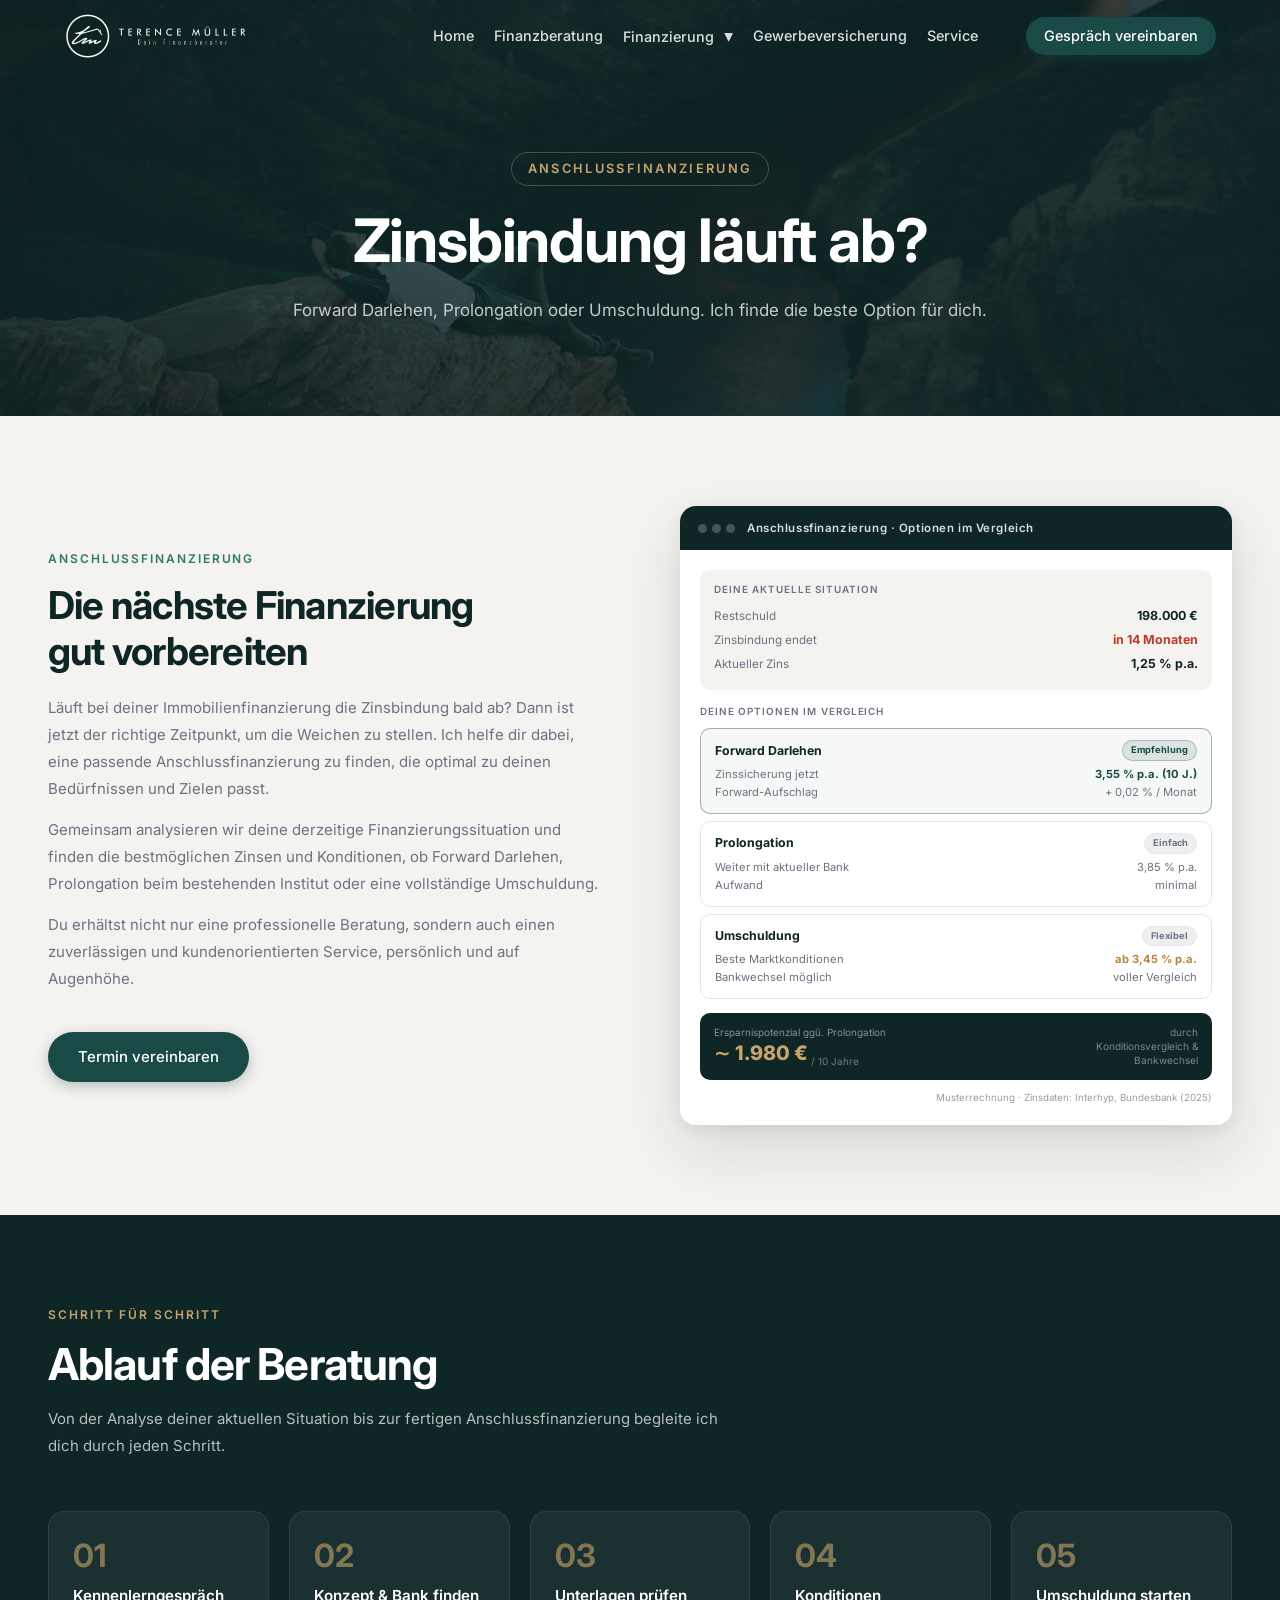
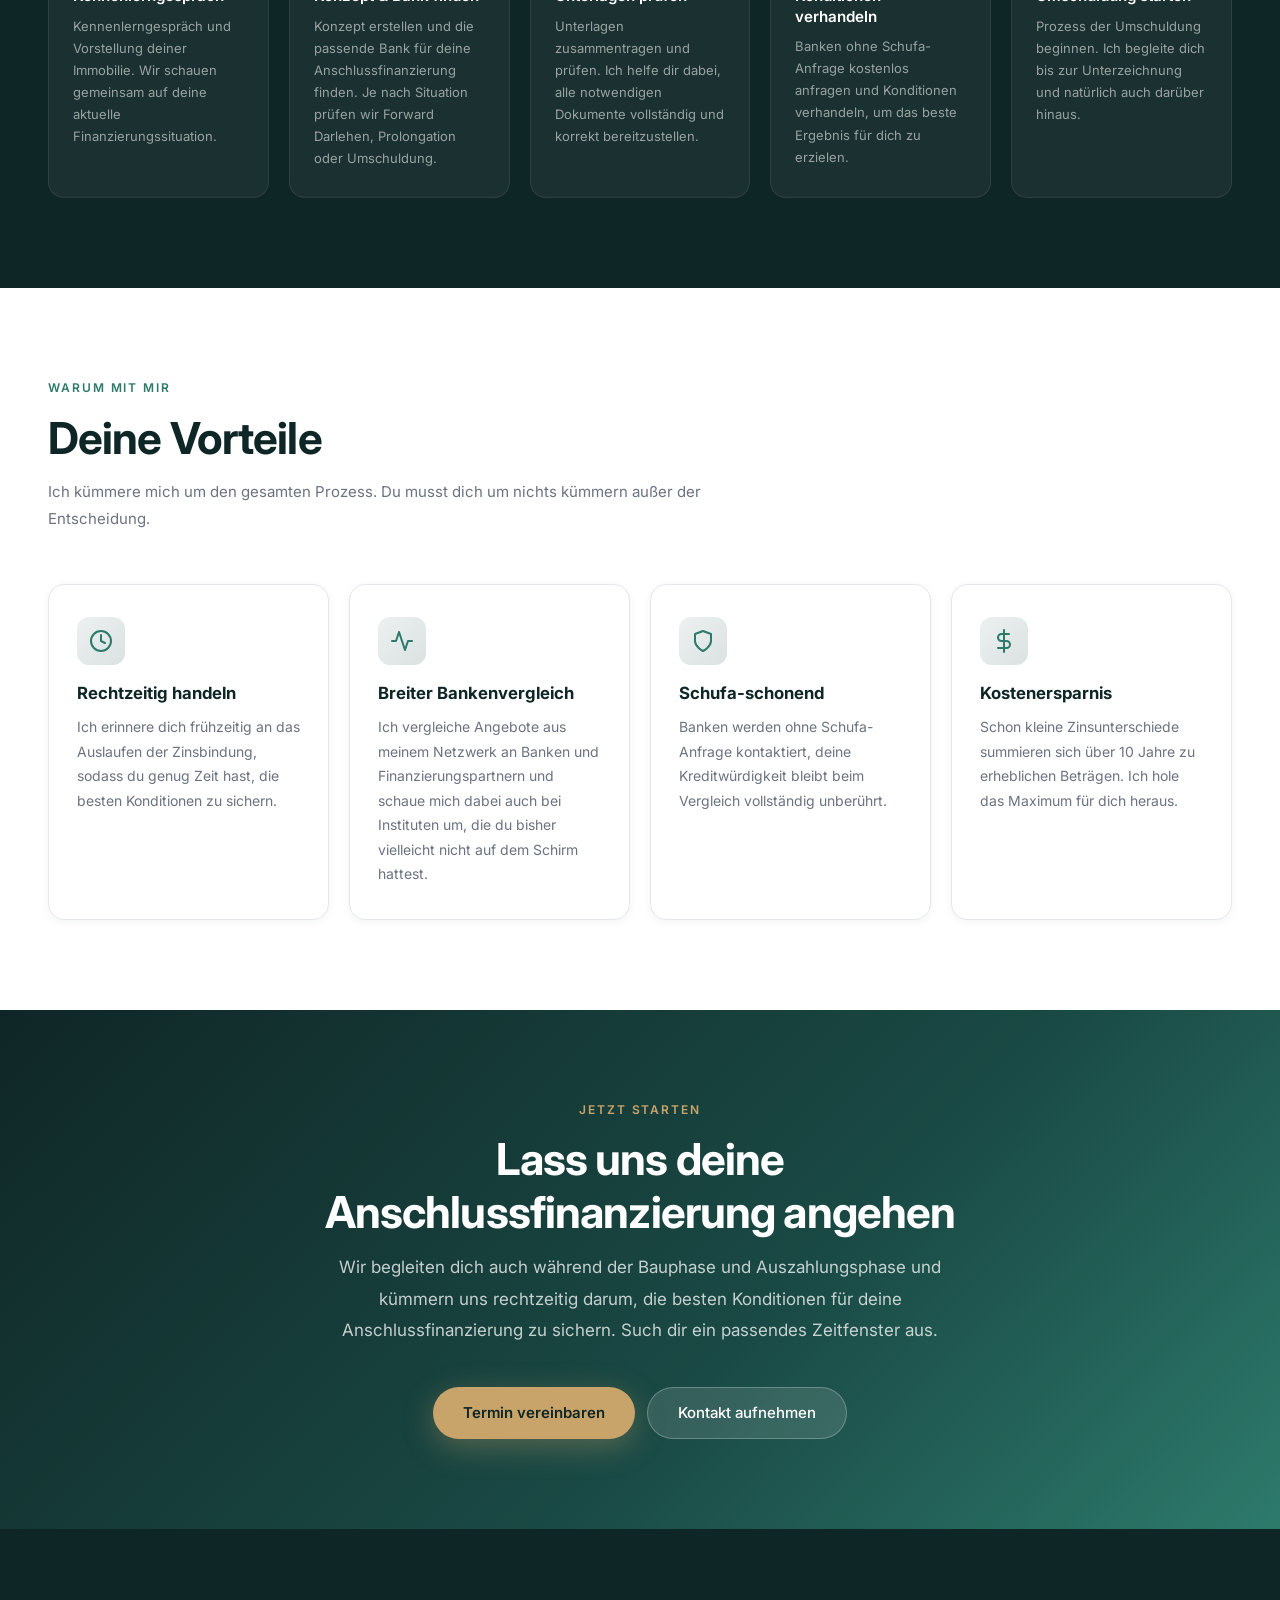
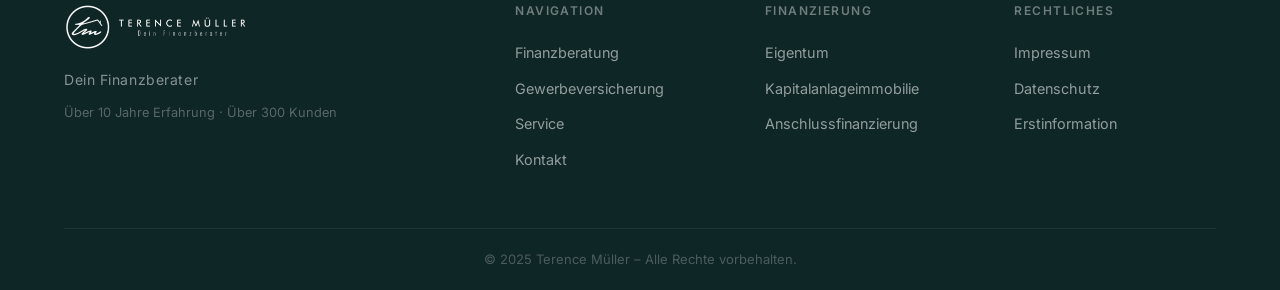
==== anschlussfinanzierung.html @ 49410d7e "Add files via upload" ====
<!DOCTYPE html>
<html lang="de">
<head>
  <meta charset="UTF-8" />
  <meta name="viewport" content="width=device-width, initial-scale=1.0" />
  <title>Anschlussfinanzierung – Finanzierung | Terence Müller</title>
  <meta name="description" content="Anschlussfinanzierung: Forward Darlehen, Prolongation oder Umschuldung – professionelle Beratung durch Terence Müller." />
  <link rel="preconnect" href="https://fonts.googleapis.com" />
  <link rel="preconnect" href="https://fonts.gstatic.com" crossorigin />
  <link href="https://fonts.googleapis.com/css2?family=Inter:wght@300;400;500;600;700&display=swap" rel="stylesheet" />
  <link rel="stylesheet" href="style.css" />
  <style>
    /* PAGE HERO */
    .page-hero {
      position: relative;
      background: var(--c-dark);
      padding: calc(var(--nav-h) + 80px) 24px 90px;
      overflow: hidden;
      text-align: center;
    }
    .page-hero::before {
      content: '';
      position: absolute; inset: 0;
      background: url('Bilder/Wallpaper.jpg') center/cover no-repeat;
      opacity: .18;
    }
    .page-hero__inner {
      position: relative; z-index: 2;
      max-width: 720px; margin: 0 auto;
    }
    .page-hero__eyebrow {
      display: inline-block;
      font-size: .8rem; font-weight: 600;
      letter-spacing: .18em; text-transform: uppercase;
      color: var(--c-gold); margin-bottom: 20px;
      padding: 6px 16px;
      border: 1px solid rgba(201,164,106,.35);
      border-radius: 50px;
    }
    .page-hero h1 {
      font-size: clamp(2.25rem, 5vw, 3.75rem);
      font-weight: 700; color: #fff;
      letter-spacing: -.02em; line-height: 1.15; margin-bottom: 20px;
    }
    .page-hero p { font-size: 1.0625rem; color: rgba(255,255,255,.75); line-height: 1.8; }

    /* === UNIFIED SECTION SYSTEM === */
    .gw-section { padding: 90px 0; }
    .gw-section--dark  { background: var(--c-dark); }
    .gw-section--light { background: var(--c-bg); }
    .gw-section--white { background: var(--c-bg-card); }

    .gw-inner { max-width: 1300px; margin: 0 auto; padding: 0 48px; }

    .gw-header { margin-bottom: 52px; max-width: 800px; }
    .gw-eyebrow {
      display: block; font-size: .75rem; font-weight: 600;
      letter-spacing: .16em; text-transform: uppercase; margin-bottom: 14px;
    }
    .gw-section--dark .gw-eyebrow  { color: var(--c-gold); }
    .gw-section--light .gw-eyebrow,
    .gw-section--white .gw-eyebrow { color: var(--c-teal-mid); }

    .gw-title {
      font-size: clamp(1.75rem, 3.5vw, 2.75rem);
      font-weight: 700; letter-spacing: -.02em; line-height: 1.2; margin-bottom: 14px;
    }
    .gw-section--dark .gw-title  { color: #fff; }
    .gw-section--light .gw-title,
    .gw-section--white .gw-title { color: var(--c-dark); }

    .gw-subtitle { font-size: .9375rem; line-height: 1.8; max-width: 680px; }
    .gw-section--dark .gw-subtitle  { color: rgba(255,255,255,.7); }
    .gw-section--light .gw-subtitle,
    .gw-section--white .gw-subtitle { color: var(--c-text-muted); }

    /* Grids */
    .gw-grid { display: grid; gap: 20px; }
    .gw-grid--4 { grid-template-columns: repeat(4, 1fr); }
    .gw-grid--3 { grid-template-columns: repeat(3, 1fr); }
    .gw-grid--2 { grid-template-columns: repeat(2, 1fr); }

    /* Base card */
    .gw-card {
      border-radius: var(--radius-md);
      padding: 32px 28px;
      position: relative; overflow: hidden;
      transition: transform var(--transition), border-color var(--transition), box-shadow var(--transition);
    }
    .gw-card::before {
      content: '';
      position: absolute; bottom: 0; left: 0; right: 0; height: 3px;
      transform: scaleX(0); transform-origin: left;
      transition: transform var(--transition);
    }
    .gw-card:hover { transform: translateY(-4px); }
    .gw-card:hover::before { transform: scaleX(1); }
    .gw-card__icon {
      width: 48px; height: 48px; border-radius: 12px;
      display: flex; align-items: center; justify-content: center;
      margin-bottom: 18px;
    }
    .gw-card__icon svg { width: 24px; height: 24px; }
    .gw-card h3 { font-size: 1.05rem; font-weight: 700; margin-bottom: 10px; line-height: 1.3; }
    .gw-card p  { font-size: .875rem; line-height: 1.75; }

    /* Dark section cards */
    .gw-section--dark .gw-card {
      background: rgba(255,255,255,.05);
      border: 1px solid rgba(255,255,255,.08);
    }
    .gw-section--dark .gw-card:hover { border-color: rgba(201,164,106,.3); }
    .gw-section--dark .gw-card::before { background: linear-gradient(90deg, var(--c-teal-mid), var(--c-gold)); }
    .gw-section--dark .gw-card__icon  { background: rgba(201,164,106,.12); }
    .gw-section--dark .gw-card__icon svg { color: var(--c-gold); }
    .gw-section--dark .gw-card h3 { color: #fff; }
    .gw-section--dark .gw-card p  { color: rgba(255,255,255,.6); }

    /* Light / white section cards */
    .gw-section--light .gw-card,
    .gw-section--white .gw-card {
      background: var(--c-bg-card);
      border: 1px solid var(--c-border);
      box-shadow: 0 2px 8px rgba(15,38,38,.05);
    }
    .gw-section--light .gw-card:hover,
    .gw-section--white .gw-card:hover { box-shadow: var(--shadow-lg); }
    .gw-section--light .gw-card::before,
    .gw-section--white .gw-card::before { background: linear-gradient(90deg, var(--c-teal), var(--c-gold)); }
    .gw-section--light .gw-card__icon,
    .gw-section--white .gw-card__icon { background: linear-gradient(135deg, rgba(26,74,69,.08), rgba(26,74,69,.16)); }
    .gw-section--light .gw-card__icon svg,
    .gw-section--white .gw-card__icon svg { color: var(--c-teal-mid); }
    .gw-section--light .gw-card h3,
    .gw-section--white .gw-card h3 { color: var(--c-dark); }
    .gw-section--light .gw-card p,
    .gw-section--white .gw-card p  { color: var(--c-text-muted); }

    /* Actions */
    .gw-actions { display: flex; gap: 12px; margin-top: 40px; flex-wrap: wrap; }

    /* Split layout */
    .split-row {
      display: grid;
      grid-template-columns: 1fr 1fr;
      gap: 80px;
      align-items: center;
    }
    .split-row--reversed { direction: rtl; }
    .split-row--reversed > * { direction: ltr; }

    .split-text .split-eyebrow {
      font-size: .75rem; font-weight: 600;
      letter-spacing: .16em; text-transform: uppercase;
      margin-bottom: 14px; display: block;
    }
    .gw-section--light .split-eyebrow,
    .gw-section--white .split-eyebrow { color: var(--c-teal-mid); }
    .gw-section--dark .split-eyebrow  { color: var(--c-gold); }

    .split-text h2 {
      font-size: clamp(1.75rem, 3vw, 2.5rem);
      font-weight: 700; letter-spacing: -.02em;
      line-height: 1.2; margin-bottom: 20px;
    }
    .gw-section--light .split-text h2,
    .gw-section--white .split-text h2 { color: var(--c-dark); }
    .gw-section--dark .split-text h2  { color: #fff; }

    .split-text p { font-size: .9375rem; line-height: 1.8; margin-bottom: 14px; }
    .gw-section--light .split-text p,
    .gw-section--white .split-text p { color: var(--c-text-muted); }
    .gw-section--dark .split-text p  { color: rgba(255,255,255,.7); }

    /* Mockup shared */
    .split-visual.mockup {
      background: none !important;
      border: none !important;
      padding: 0;
      align-items: stretch;
      display: flex;
    }
    .mock-card {
      width: 100%;
      border-radius: 16px;
      overflow: hidden;
      box-shadow: 0 24px 64px rgba(15,38,38,.13), 0 4px 16px rgba(15,38,38,.07);
      font-size: .8125rem;
    }
    .mock-header {
      display: flex; align-items: center; gap: 8px;
      padding: 13px 18px;
    }
    .mock-header__dots { display: flex; gap: 5px; }
    .mock-header__dots span {
      width: 9px; height: 9px; border-radius: 50%;
      background: rgba(255,255,255,.22);
    }
    .mock-header__title {
      font-size: .72rem; font-weight: 600;
      color: rgba(255,255,255,.85); letter-spacing: .05em;
      margin-left: 4px;
    }
    .mock-body { padding: 20px; background: #fff; }

    /* ── Mockup: Anschlussfinanzierung-Vergleich ── */
    .mock--anschluss .mock-header { background: var(--c-dark); }

    .ans-status-wrap {
      background: var(--c-bg);
      border-radius: 10px; padding: 12px 14px; margin-bottom: 14px;
    }
    .ans-status-label {
      font-size: .62rem; font-weight: 600; text-transform: uppercase;
      letter-spacing: .09em; color: var(--c-text-muted); margin-bottom: 8px;
    }
    .ans-status-row {
      display: flex; justify-content: space-between; align-items: center;
      margin-bottom: 4px;
    }
    .ans-status-row__key { font-size: .73rem; color: var(--c-text-muted); }
    .ans-status-row__val { font-size: .78rem; font-weight: 700; color: var(--c-dark); }
    .ans-status-row__val--alert { color: #c0392b; }

    .ans-options-label {
      font-size: .62rem; font-weight: 600; text-transform: uppercase;
      letter-spacing: .09em; color: var(--c-text-muted); margin: 14px 0 8px;
    }
    .ans-options { display: flex; flex-direction: column; gap: 7px; }
    .ans-option {
      border-radius: 10px; padding: 11px 14px;
      border: 1px solid var(--c-border);
      position: relative;
    }
    .ans-option--active {
      border-color: rgba(26,74,69,.4);
      background: rgba(26,74,69,.04);
    }
    .ans-option__top {
      display: flex; justify-content: space-between; align-items: center;
      margin-bottom: 5px;
    }
    .ans-option__name { font-size: .77rem; font-weight: 700; color: var(--c-dark); }
    .ans-option__badge {
      font-size: .58rem; font-weight: 700; padding: 2px 8px;
      border-radius: 99px;
    }
    .ans-option__badge--best {
      background: rgba(26,74,69,.12); color: var(--c-teal);
      border: 1px solid rgba(26,74,69,.25);
    }
    .ans-option__badge--neutral {
      background: rgba(15,38,38,.07); color: var(--c-text-muted);
      border: 1px solid var(--c-border);
    }
    .ans-option__row {
      display: flex; justify-content: space-between;
      font-size: .7rem; color: var(--c-text-muted);
    }
    .ans-option__row strong { color: var(--c-dark); font-weight: 600; }
    .ans-option__row .gold { color: #b8873a; font-weight: 700; }
    .ans-option__row .teal { color: var(--c-teal); font-weight: 700; }

    .ans-savings-box {
      display: flex; align-items: center; justify-content: space-between;
      background: var(--c-dark); border-radius: 10px; padding: 12px 14px; margin-top: 14px;
    }
    .ans-savings-box__left {}
    .ans-savings-lbl { font-size: .62rem; color: rgba(255,255,255,.5); margin-bottom: 2px; }
    .ans-savings-val { font-size: 1.25rem; font-weight: 800; color: var(--c-gold); line-height: 1; }
    .ans-savings-val sub { font-size: .62rem; font-weight: 400; color: rgba(255,255,255,.4); }
    .ans-savings-note { font-size: .63rem; color: rgba(255,255,255,.45); max-width: 110px; text-align: right; line-height: 1.4; }
    .ans-source {
      font-size: .61rem; color: var(--c-text-muted);
      margin-top: 10px; text-align: right; opacity: .7;
    }

    /* Numbered steps */
    .steps-grid {
      display: grid;
      grid-template-columns: repeat(5, 1fr);
      gap: 20px;
    }
    .step-card {
      border-radius: var(--radius-md);
      padding: 28px 24px;
      background: rgba(255,255,255,.05);
      border: 1px solid rgba(255,255,255,.08);
      position: relative;
      transition: transform var(--transition), border-color var(--transition);
    }
    .step-card:hover { transform: translateY(-4px); border-color: rgba(201,164,106,.3); }
    .step-num {
      font-size: 2rem; font-weight: 700;
      color: var(--c-gold); opacity: .6;
      line-height: 1; margin-bottom: 14px;
    }
    .step-card h3 { font-size: .95rem; font-weight: 600; color: #fff; margin-bottom: 8px; line-height: 1.35; }
    .step-card p  { font-size: .8125rem; color: rgba(255,255,255,.55); line-height: 1.7; }

    /* Gradient CTA */
    .gw-section--gradient { position: relative; }
    .gw-section--gradient::before {
      content: '';
      position: absolute; inset: 0;
      background: linear-gradient(135deg, var(--c-dark) 0%, var(--c-teal) 60%, var(--c-teal-mid) 100%);
      z-index: 0;
    }
    .gw-section--gradient .cta-inner { position: relative; z-index: 1; }
    .gw-section--gradient .gw-eyebrow { color: var(--c-gold); }
    .gw-section--gradient .gw-title   { color: #fff; }
    .gw-section--gradient .cta-inner p { color: rgba(255,255,255,.75); }
    .cta-inner { max-width: 640px; text-align: center; margin: 0 auto; }
    .cta-inner p { font-size: 1.0625rem; line-height: 1.85; margin-bottom: 36px; }

    /* Responsive */
    @media (max-width: 1023px) {
      .gw-grid--4 { grid-template-columns: repeat(2, 1fr); }
      .steps-grid { grid-template-columns: repeat(3, 1fr); }
    }

    /* ── Mobile (≤ 767px) ── */
    @media (max-width: 767px) {
      .page-hero { padding: calc(var(--nav-h) + 40px) 20px 56px; }
      .gw-section { padding: 60px 0; }
      .gw-inner { padding: 0 20px; }
      .gw-header { margin-bottom: 32px; }
      .split-row { grid-template-columns: 1fr; gap: 36px; padding: 0 20px; }
      .split-row--reversed { direction: ltr; }
      .steps-grid { grid-template-columns: 1fr 1fr; }
      .gw-actions { flex-direction: column; align-items: stretch; }
      .gw-actions .btn { justify-content: center; }
      .cta-inner { padding: 0 16px; }
    }

    @media (max-width: 480px) {
      .steps-grid { grid-template-columns: 1fr 1fr; }
      .gw-grid--4,
      .gw-grid--3,
      .gw-grid--2 { grid-template-columns: 1fr; }
    }
  </style>
</head>
<body>

  <!-- NAVIGATION -->
  <nav class="nav" id="navbar">
    <div class="nav__inner">
      <a href="index.html" class="nav__logo">
        <img src="Bilder/Logo.png" alt="Terence Müller Logo" class="nav__logo-img" />
      </a>
      <ul class="nav__links">
        <li><a href="index.html">Home</a></li>
        <li><a href="finanzberatung.html">Finanzberatung</a></li>
        <li class="nav__has-dropdown">
          <a href="eigentum.html">Finanzierung <span class="nav__chevron">▾</span></a>
          <ul class="nav__dropdown">
            <li><a href="eigentum.html">Eigentum</a></li>
            <li><a href="kapitalanlage.html">Kapitalanlageimmobilie</a></li>
            <li><a href="anschlussfinanzierung.html">Anschlussfinanzierung</a></li>
          </ul>
        </li>
        <li><a href="gewerbeversicherung.html">Gewerbeversicherung</a></li>
        <li><a href="service.html">Service</a></li>
      </ul>
      <a href="index.html#kontakt" class="btn btn--primary nav__cta">Gespräch vereinbaren</a>
      <button class="nav__burger" id="burger" aria-label="Menü öffnen">
        <span></span><span></span><span></span>
      </button>
    </div>
    <div class="nav__mobile" id="mobileMenu">
      <ul>
        <li><a href="index.html" class="mobile-link">Home</a></li>
        <li><a href="finanzberatung.html" class="mobile-link">Finanzberatung</a></li>
        <li><a href="eigentum.html" class="mobile-link mobile-link--sub">Eigentum</a></li>
        <li><a href="kapitalanlage.html" class="mobile-link mobile-link--sub">Kapitalanlageimmobilie</a></li>
        <li><a href="anschlussfinanzierung.html" class="mobile-link mobile-link--sub">Anschlussfinanzierung</a></li>
        <li><a href="gewerbeversicherung.html" class="mobile-link">Gewerbeversicherung</a></li>
        <li><a href="service.html" class="mobile-link">Service</a></li>
        <li><a href="index.html#kontakt" class="btn btn--primary mobile-link">Gespräch vereinbaren</a></li>
      </ul>
    </div>
  </nav>

  <!-- PAGE HERO -->
  <section class="page-hero">
    <div class="page-hero__inner">
      <span class="page-hero__eyebrow">Anschlussfinanzierung</span>
      <h1>Zinsbindung läuft ab?</h1>
      <p>Forward Darlehen, Prolongation oder Umschuldung. Ich finde die beste Option für dich.</p>
    </div>
  </section>

  <!-- INTRO + MOCKUP SPLIT -->
  <section class="gw-section gw-section--light">
    <div class="gw-inner">
      <div class="split-row">
        <div class="split-text">
          <span class="split-eyebrow">Anschlussfinanzierung</span>
          <h2>Die nächste Finanzierung<br>gut vorbereiten</h2>
          <p>Läuft bei deiner Immobilienfinanzierung die Zinsbindung bald ab? Dann ist jetzt der richtige Zeitpunkt, um die Weichen zu stellen. Ich helfe dir dabei, eine passende Anschlussfinanzierung zu finden, die optimal zu deinen Bedürfnissen und Zielen passt.</p>
          <p>Gemeinsam analysieren wir deine derzeitige Finanzierungssituation und finden die bestmöglichen Zinsen und Konditionen, ob Forward Darlehen, Prolongation beim bestehenden Institut oder eine vollständige Umschuldung.</p>
          <p>Du erhältst nicht nur eine professionelle Beratung, sondern auch einen zuverlässigen und kundenorientierten Service, persönlich und auf Augenhöhe.</p>
          <div class="gw-actions">
            <a href="http://anschlussfinanzierung.terence-mueller.de" target="_blank" class="btn btn--primary">Termin vereinbaren</a>
          </div>
        </div>
        <div class="split-visual mockup">
          <div class="mock-card mock--anschluss">
            <div class="mock-header">
              <div class="mock-header__dots"><span></span><span></span><span></span></div>
              <span class="mock-header__title">Anschlussfinanzierung · Optionen im Vergleich</span>
            </div>
            <div class="mock-body">
              <div class="ans-status-wrap">
                <p class="ans-status-label">Deine aktuelle Situation</p>
                <div class="ans-status-row">
                  <span class="ans-status-row__key">Restschuld</span>
                  <span class="ans-status-row__val">198.000 €</span>
                </div>
                <div class="ans-status-row">
                  <span class="ans-status-row__key">Zinsbindung endet</span>
                  <span class="ans-status-row__val ans-status-row__val--alert">in 14 Monaten</span>
                </div>
                <div class="ans-status-row">
                  <span class="ans-status-row__key">Aktueller Zins</span>
                  <span class="ans-status-row__val">1,25 % p.a.</span>
                </div>
              </div>

              <p class="ans-options-label">Deine Optionen im Vergleich</p>
              <div class="ans-options">

                <div class="ans-option ans-option--active">
                  <div class="ans-option__top">
                    <span class="ans-option__name">Forward Darlehen</span>
                    <span class="ans-option__badge ans-option__badge--best">Empfehlung</span>
                  </div>
                  <div class="ans-option__row">
                    <span>Zinssicherung jetzt</span>
                    <span class="teal">3,55 % p.a. (10 J.)</span>
                  </div>
                  <div class="ans-option__row">
                    <span>Forward-Aufschlag</span>
                    <span>+ 0,02 % / Monat</span>
                  </div>
                </div>

                <div class="ans-option">
                  <div class="ans-option__top">
                    <span class="ans-option__name">Prolongation</span>
                    <span class="ans-option__badge ans-option__badge--neutral">Einfach</span>
                  </div>
                  <div class="ans-option__row">
                    <span>Weiter mit aktueller Bank</span>
                    <span>3,85 % p.a.</span>
                  </div>
                  <div class="ans-option__row">
                    <span>Aufwand</span>
                    <span>minimal</span>
                  </div>
                </div>

                <div class="ans-option">
                  <div class="ans-option__top">
                    <span class="ans-option__name">Umschuldung</span>
                    <span class="ans-option__badge ans-option__badge--neutral">Flexibel</span>
                  </div>
                  <div class="ans-option__row">
                    <span>Beste Marktkonditionen</span>
                    <span class="gold">ab 3,45 % p.a.</span>
                  </div>
                  <div class="ans-option__row">
                    <span>Bankwechsel möglich</span>
                    <span>voller Vergleich</span>
                  </div>
                </div>

              </div>

              <div class="ans-savings-box">
                <div class="ans-savings-box__left">
                  <div class="ans-savings-lbl">Ersparnispotenzial ggü. Prolongation</div>
                  <div class="ans-savings-val">∼ 1.980 €<sub> / 10 Jahre</sub></div>
                </div>
                <div class="ans-savings-note">durch Konditionsvergleich &amp; Bankwechsel</div>
              </div>
              <p class="ans-source">Musterrechnung · Zinsdaten: Interhyp, Bundesbank (2025)</p>
            </div>
          </div>
        </div>
      </div>
    </div>
  </section>

  <!-- ABLAUF DER BERATUNG -->
  <section class="gw-section gw-section--dark">
    <div class="gw-inner">
      <div class="gw-header">
        <span class="gw-eyebrow">Schritt für Schritt</span>
        <h2 class="gw-title">Ablauf der Beratung</h2>
        <p class="gw-subtitle">Von der Analyse deiner aktuellen Situation bis zur fertigen Anschlussfinanzierung begleite ich dich durch jeden Schritt.</p>
      </div>
      <div class="steps-grid">
        <div class="step-card">
          <div class="step-num">01</div>
          <h3>Kennenlerngespräch</h3>
          <p>Kennenlerngespräch und Vorstellung deiner Immobilie. Wir schauen gemeinsam auf deine aktuelle Finanzierungssituation.</p>
        </div>
        <div class="step-card">
          <div class="step-num">02</div>
          <h3>Konzept &amp; Bank finden</h3>
          <p>Konzept erstellen und die passende Bank für deine Anschlussfinanzierung finden. Je nach Situation prüfen wir Forward Darlehen, Prolongation oder Umschuldung.</p>
        </div>
        <div class="step-card">
          <div class="step-num">03</div>
          <h3>Unterlagen prüfen</h3>
          <p>Unterlagen zusammentragen und prüfen. Ich helfe dir dabei, alle notwendigen Dokumente vollständig und korrekt bereitzustellen.</p>
        </div>
        <div class="step-card">
          <div class="step-num">04</div>
          <h3>Konditionen verhandeln</h3>
          <p>Banken ohne Schufa-Anfrage kostenlos anfragen und Konditionen verhandeln, um das beste Ergebnis für dich zu erzielen.</p>
        </div>
        <div class="step-card">
          <div class="step-num">05</div>
          <h3>Umschuldung starten</h3>
          <p>Prozess der Umschuldung beginnen. Ich begleite dich bis zur Unterzeichnung und natürlich auch darüber hinaus.</p>
        </div>
      </div>
    </div>
  </section>

  <!-- DEINE VORTEILE -->
  <section class="gw-section gw-section--white">
    <div class="gw-inner">
      <div class="gw-header">
        <span class="gw-eyebrow">Warum mit mir</span>
        <h2 class="gw-title">Deine Vorteile</h2>
        <p class="gw-subtitle">Ich kümmere mich um den gesamten Prozess. Du musst dich um nichts kümmern außer der Entscheidung.</p>
      </div>
      <div class="gw-grid gw-grid--4">

        <div class="gw-card">
          <div class="gw-card__icon">
            <svg viewBox="0 0 24 24" fill="none" stroke="currentColor" stroke-width="2" stroke-linecap="round" stroke-linejoin="round">
              <circle cx="12" cy="12" r="10"/><path d="M12 6v6l4 2"/>
            </svg>
          </div>
          <h3>Rechtzeitig handeln</h3>
          <p>Ich erinnere dich frühzeitig an das Auslaufen der Zinsbindung, sodass du genug Zeit hast, die besten Konditionen zu sichern.</p>
        </div>

        <div class="gw-card">
          <div class="gw-card__icon">
            <svg viewBox="0 0 24 24" fill="none" stroke="currentColor" stroke-width="2" stroke-linecap="round" stroke-linejoin="round">
              <polyline points="22 12 18 12 15 21 9 3 6 12 2 12"/>
            </svg>
          </div>
          <h3>Breiter Bankenvergleich</h3>
          <p>Ich vergleiche Angebote aus meinem Netzwerk an Banken und Finanzierungspartnern und schaue mich dabei auch bei Instituten um, die du bisher vielleicht nicht auf dem Schirm hattest.</p>
        </div>

        <div class="gw-card">
          <div class="gw-card__icon">
            <svg viewBox="0 0 24 24" fill="none" stroke="currentColor" stroke-width="2" stroke-linecap="round" stroke-linejoin="round">
              <path d="M12 22s8-4 8-10V5l-8-3-8 3v7c0 6 8 10 8 10z"/>
            </svg>
          </div>
          <h3>Schufa-schonend</h3>
          <p>Banken werden ohne Schufa-Anfrage kontaktiert, deine Kreditwürdigkeit bleibt beim Vergleich vollständig unberührt.</p>
        </div>

        <div class="gw-card">
          <div class="gw-card__icon">
            <svg viewBox="0 0 24 24" fill="none" stroke="currentColor" stroke-width="2" stroke-linecap="round" stroke-linejoin="round">
              <line x1="12" y1="1" x2="12" y2="23"/>
              <path d="M17 5H9.5a3.5 3.5 0 0 0 0 7h5a3.5 3.5 0 0 1 0 7H6"/>
            </svg>
          </div>
          <h3>Kostenersparnis</h3>
          <p>Schon kleine Zinsunterschiede summieren sich über 10 Jahre zu erheblichen Beträgen. Ich hole das Maximum für dich heraus.</p>
        </div>

      </div>
    </div>
  </section>

  <!-- CTA -->
  <section class="gw-section gw-section--gradient" style="padding: 90px 0;">
    <div class="gw-inner">
      <div class="cta-inner">
        <span class="gw-eyebrow">Jetzt starten</span>
        <h2 class="gw-title">Lass uns deine Anschlussfinanzierung angehen</h2>
        <p>Wir begleiten dich auch während der Bauphase und Auszahlungsphase und kümmern uns rechtzeitig darum, die besten Konditionen für deine Anschlussfinanzierung zu sichern. Such dir ein passendes Zeitfenster aus.</p>
        <div class="gw-actions" style="justify-content:center;">
          <a href="http://anschlussfinanzierung.terence-mueller.de" target="_blank" class="btn btn--gold">Termin vereinbaren</a>
          <a href="index.html#kontakt" class="btn" style="background:rgba(255,255,255,.12);color:#fff;border:1px solid rgba(255,255,255,.25);">Kontakt aufnehmen</a>
        </div>
      </div>
    </div>
  </section>

  <!-- FOOTER -->
  <footer class="footer">
    <div class="container">
      <div class="footer__grid">
        <div class="footer__brand">
          <div class="footer__logo">
            <img src="Bilder/Logo.png" alt="Terence Müller Logo" class="nav__logo-img" />
          </div>
          <p class="footer__tagline">Dein Finanzberater</p>
          <p class="footer__copy">Über 10 Jahre Erfahrung · Über 300 Kunden</p>
        </div>
        <div class="footer__links">
          <h4>Navigation</h4>
          <ul>
            <li><a href="finanzberatung.html">Finanzberatung</a></li>
            <li><a href="gewerbeversicherung.html">Gewerbeversicherung</a></li>
            <li><a href="service.html">Service</a></li>
            <li><a href="index.html#kontakt">Kontakt</a></li>
          </ul>
        </div>
        <div class="footer__links">
          <h4>Finanzierung</h4>
          <ul>
            <li><a href="eigentum.html">Eigentum</a></li>
            <li><a href="kapitalanlage.html">Kapitalanlageimmobilie</a></li>
            <li><a href="anschlussfinanzierung.html">Anschlussfinanzierung</a></li>
          </ul>
        </div>
        <div class="footer__links">
          <h4>Rechtliches</h4>
          <ul>
            <li><a href="impressum.html">Impressum</a></li>
            <li><a href="#">Datenschutz</a></li>
            <li><a href="#">Erstinformation</a></li>
          </ul>
        </div>
      </div>
      <div class="footer__bottom">
        <p>© 2025 Terence Müller – Alle Rechte vorbehalten.</p>
      </div>
    </div>
  </footer>

  <script src="script.js"></script>
</body>
</html>
---- style.css ----
/* ═══════════════════════════════════════════════
   TERENCE MÜLLER – MODERN REDESIGN
   Design System & Full Stylesheet
═══════════════════════════════════════════════ */

/* ── Variables ── */
:root {
  --c-dark:      #0f2626;
  --c-teal:      #1a4a45;
  --c-teal-mid:  #2d7a6b;
  --c-teal-light:#3d9b88;
  --c-gold:      #c9a46a;
  --c-gold-light:#deb97e;
  --c-bg:        #f5f3ef;
  --c-bg-card:   #ffffff;
  --c-text:      #2c2c2c;
  --c-text-muted:#6b7280;
  --c-border:    #e5e7eb;

  --font-serif:  'Inter', system-ui, sans-serif;
  --font-sans:   'Inter', system-ui, sans-serif;

  --radius-sm:   8px;
  --radius-md:   16px;
  --radius-lg:   24px;

  --shadow-sm:   0 1px 3px rgba(0,0,0,.08), 0 1px 2px rgba(0,0,0,.04);
  --shadow-md:   0 4px 16px rgba(0,0,0,.10), 0 2px 6px rgba(0,0,0,.06);
  --shadow-lg:   0 20px 50px rgba(0,0,0,.14), 0 8px 20px rgba(0,0,0,.08);
  --shadow-gold: 0 8px 30px rgba(201,164,106,.35);

  --nav-h:       72px;
  --transition:  .3s cubic-bezier(.4,0,.2,1);
}

/* ── Reset & Base ── */
*, *::before, *::after { box-sizing: border-box; margin: 0; padding: 0; }

html { scroll-behavior: smooth; font-size: 16px; }

body {
  font-family: var(--font-sans);
  color: var(--c-text);
  background: var(--c-bg);
  line-height: 1.6;
  -webkit-font-smoothing: antialiased;
}

img { max-width: 100%; display: block; }
a { text-decoration: none; color: inherit; }
ul { list-style: none; }
button { cursor: pointer; border: none; background: none; font-family: inherit; }

.container {
  max-width: 1200px;
  margin: 0 auto;
  padding: 0 24px;
}

/* ── Typography ── */
.section-eyebrow {
  font-size: .75rem;
  font-weight: 600;
  letter-spacing: .15em;
  text-transform: uppercase;
  color: var(--c-teal-light);
  margin-bottom: 12px;
  display: block;
}
.section-eyebrow--light { color: rgba(255,255,255,.65); }

.section-title {
  font-family: var(--font-serif);
  font-size: clamp(2rem, 4vw, 3.25rem);
  font-weight: 700;
  line-height: 1.1;
  color: var(--c-dark);
  margin-bottom: 16px;
  letter-spacing: -.02em;
}

.section-sub {
  font-size: 1.0625rem;
  color: var(--c-text-muted);
  max-width: 560px;
  line-height: 1.7;
}

.section-header {
  text-align: center;
  margin-bottom: 56px;
}
.section-header .section-sub { margin: 0 auto; }

/* ── Buttons ── */
.btn {
  display: inline-flex;
  align-items: center;
  justify-content: center;
  gap: 8px;
  font-family: var(--font-sans);
  font-size: .9375rem;
  font-weight: 500;
  border-radius: 50px;
  padding: 13px 30px;
  transition: var(--transition);
  white-space: nowrap;
}

.btn--primary {
  background: var(--c-teal);
  color: #fff;
  box-shadow: 0 4px 14px rgba(26,74,69,.3);
}
.btn--primary:hover {
  background: var(--c-teal-mid);
  transform: translateY(-2px);
  box-shadow: 0 8px 20px rgba(26,74,69,.4);
}

.btn--gold {
  background: var(--c-gold);
  color: var(--c-dark);
  font-weight: 600;
  box-shadow: var(--shadow-gold);
}
.btn--gold:hover {
  background: var(--c-gold-light);
  transform: translateY(-2px);
  box-shadow: 0 12px 40px rgba(201,164,106,.5);
}

.btn--ghost {
  background: transparent;
  color: #fff;
  border: 1.5px solid rgba(255,255,255,.5);
}
.btn--ghost:hover {
  background: rgba(255,255,255,.1);
  border-color: #fff;
  transform: translateY(-2px);
}

.btn--full { width: 100%; }

/* ═══════════════════════════
   NAVIGATION
═══════════════════════════ */
.nav {
  position: fixed;
  top: 0; left: 0; right: 0;
  z-index: 1000;
  height: var(--nav-h);
  transition: background var(--transition), box-shadow var(--transition), backdrop-filter var(--transition);
}

.nav.scrolled {
  background: rgba(15,38,38,.95);
  backdrop-filter: blur(16px);
  -webkit-backdrop-filter: blur(16px);
  box-shadow: 0 1px 0 rgba(0,0,0,.2), var(--shadow-sm);
}

.nav__inner {
  max-width: 1200px;
  margin: 0 auto;
  padding: 0 24px;
  height: 100%;
  display: flex;
  align-items: center;
  gap: 40px;
}

.nav__logo {
  display: flex;
  align-items: center;
  gap: 10px;
  flex-shrink: 0;
}

.nav__logo-img {
  height: 52px;
  width: auto;
  object-fit: contain;
}

.nav__logo-mark {
  width: 38px; height: 38px;
  background: var(--c-gold);
  color: var(--c-dark);
  border-radius: 10px;
  display: flex; align-items: center; justify-content: center;
  font-family: var(--font-serif);
  font-weight: 700;
  font-size: .95rem;
  letter-spacing: .05em;
}

.nav__logo-text {
  font-family: var(--font-serif);
  font-size: 1.05rem;
  font-weight: 600;
  letter-spacing: -.01em;
  color: #fff;
  transition: color var(--transition);
}

.nav.scrolled .nav__logo-text { color: #fff; }

.nav__links {
  display: flex;
  align-items: center;
  gap: 20px;
  margin-left: auto;
}

.nav__links a {
  font-size: .9rem;
  font-weight: 500;
  color: rgba(255,255,255,.85);
  transition: color var(--transition);
  position: relative;
}

.nav__links a::after {
  content: '';
  position: absolute;
  bottom: -3px; left: 0;
  width: 0; height: 1.5px;
  background: var(--c-gold);
  transition: width var(--transition);
}
.nav__links a:hover { color: #fff; }
.nav__links a:hover::after { width: 100%; }

.nav.scrolled .nav__links a { color: rgba(255,255,255,.85); }
.nav.scrolled .nav__links a:hover { color: #fff; }

.nav__cta {
  margin-left: 8px;
  flex-shrink: 0;
  font-size: .9rem;
  padding: 7px 18px;
}

/* ── Dropdown nav ── */
.nav__has-dropdown { position: relative; }
.nav__chevron { font-size: 1.1rem; margin-left: 6px; opacity: 1; }
.nav__has-dropdown > a::after { display: none !important; }

.nav__dropdown {
  position: absolute;
  top: calc(100% + 10px);
  left: 50%;
  transform: translateX(-50%) translateY(6px);
  background: rgba(15,38,38,.97);
  border: 1px solid rgba(255,255,255,.1);
  border-radius: var(--radius-sm);
  min-width: 190px;
  padding: 6px 0;
  list-style: none;
  opacity: 0;
  visibility: hidden;
  transition: opacity var(--transition), visibility var(--transition), transform var(--transition);
  z-index: 200;
}
.nav__has-dropdown:hover .nav__dropdown {
  opacity: 1;
  visibility: visible;
  transform: translateX(-50%) translateY(0);
}
.nav__dropdown li { list-style: none; }
.nav__dropdown a {
  display: block;
  padding: 10px 18px;
  font-size: .875rem;
  font-weight: 500;
  color: rgba(255,255,255,.8);
  white-space: nowrap;
  transition: color var(--transition), background var(--transition);
}
.nav__dropdown a::after { display: none !important; }
.nav__dropdown a:hover { color: #fff; background: rgba(255,255,255,.07); }

.nav__burger {
  display: none;
  flex-direction: column;
  gap: 5px;
  margin-left: auto;
  padding: 4px;
}
.nav__burger span {
  display: block;
  width: 24px; height: 2px;
  background: #fff;
  border-radius: 2px;
  transition: var(--transition);
}
.nav.scrolled .nav__burger span { background: #fff; }

/* ── Mobile menu backdrop ── */
body::after {
  content: '';
  position: fixed;
  inset: 0;
  background: rgba(0,0,0,.45);
  backdrop-filter: blur(6px);
  -webkit-backdrop-filter: blur(6px);
  z-index: 89;
  opacity: 0;
  pointer-events: none;
  transition: opacity .3s ease;
}
body.menu-open::after {
  opacity: 1;
  pointer-events: auto;
}

.nav__mobile {
  display: none;
  position: absolute;
  top: var(--nav-h);
  left: 0; right: 0;
  background: var(--c-dark);
  padding: 8px 20px 28px;
  box-shadow: 0 20px 60px rgba(0,0,0,.35);
  flex-direction: column;
  border-top: 1px solid rgba(255,255,255,.06);
}
.nav__mobile.open { display: flex; }
.nav__mobile ul { display: flex; flex-direction: column; gap: 0; }
.nav__mobile a {
  display: block;
  padding: 13px 0;
  font-size: 1rem;
  font-weight: 500;
  color: rgba(255,255,255,.85);
  border-bottom: 1px solid rgba(255,255,255,.06);
  transition: color var(--transition);
  letter-spacing: .01em;
}
.nav__mobile a:hover { color: #fff; }
/* Sub-items */
.nav__mobile a.mobile-link--sub {
  padding-left: 14px;
  font-size: .875rem;
  font-weight: 400;
  color: rgba(255,255,255,.45);
  border-bottom-color: rgba(255,255,255,.04);
  border-left: 2px solid var(--c-gold);
  margin-left: 4px;
}
.nav__mobile a.mobile-link--sub::before { content: none; }
.nav__mobile a.mobile-link--sub:hover { color: var(--c-gold); }
.nav__mobile .btn {
  margin-top: 20px;
  display: flex;
  border: none;
  border-bottom: none;
  justify-content: center;
  background: var(--c-gold);
  color: #fff !important;
  border-radius: 50px;
  padding: 14px 24px;
  font-weight: 600;
  letter-spacing: .02em;
}

/* ═══════════════════════════
   HERO
═══════════════════════════ */
.hero {
  position: relative;
  min-height: 100vh;
  display: flex;
  align-items: center;
  overflow: hidden;
}

.hero__bg {
  position: absolute;
  inset: 0;
  background: url('Bilder/Wallpaper.jpg') center/cover no-repeat;
  background-color: var(--c-dark);
  transform: scale(1.03);
  transition: transform 8s ease;
}

.hero:hover .hero__bg { transform: scale(1); }

.hero__overlay {
  position: absolute;
  inset: 0;
  background: linear-gradient(
    135deg,
    rgba(10,30,30,.92) 0%,
    rgba(15,38,38,.82) 50%,
    rgba(26,74,69,.72) 100%
  );
}

.hero__content {
  position: relative;
  z-index: 2;
  padding: calc(var(--nav-h) + 60px) 48px 80px;
  max-width: 1400px;
  margin: 0 auto;
  width: 100%;
  text-align: center;
}

.hero__eyebrow {
  display: inline-block;
  font-size: .8rem;
  font-weight: 600;
  letter-spacing: .18em;
  text-transform: uppercase;
  color: var(--c-gold);
  margin-bottom: 20px;
  padding: 6px 16px;
  border: 1px solid rgba(201,164,106,.35);
  border-radius: 50px;
}

.hero__headline {
  font-family: var(--font-serif);
  font-size: clamp(2.5rem, 5.5vw, 4.75rem);
  font-weight: 700;
  line-height: 1.15;
  color: #fff;
  margin-bottom: 24px;
  max-width: 100%;
  letter-spacing: -.02em;
}

.hero__sub {
  font-size: 1.125rem;
  color: rgba(255,255,255,.75);
  max-width: 640px;
  line-height: 1.75;
  margin: 0 auto 40px;
}

.hero__actions {
  display: flex;
  flex-wrap: wrap;
  gap: 14px;
  justify-content: center;
}

.hero__scroll {
  position: absolute;
  bottom: 36px;
  left: 50%;
  transform: translateX(-50%);
  z-index: 2;
  display: flex;
  flex-direction: column;
  align-items: center;
}
.hero__scroll span {
  display: block;
  width: 1.5px;
  height: 50px;
  background: linear-gradient(to bottom, rgba(255,255,255,.6), transparent);
  animation: scrollLine 2s ease-in-out infinite;
}

@keyframes scrollLine {
  0%   { transform: scaleY(0); transform-origin: top; }
  50%  { transform: scaleY(1); transform-origin: top; }
  51%  { transform-origin: bottom; }
  100% { transform: scaleY(0); transform-origin: bottom; }
}

/* ═══════════════════════════
   STATS
═══════════════════════════ */
.stats {
  background: var(--c-dark);
  padding: 0;
}

.stats__grid {
  display: grid;
  grid-template-columns: repeat(4, 1fr);
}

.stats__item {
  padding: 44px 32px;
  text-align: center;
  border-right: 1px solid rgba(255,255,255,.07);
  position: relative;
}
.stats__item:last-child { border-right: none; }
.stats__item::before {
  display: none;
}

.stats__number {
  font-family: var(--font-serif);
  font-size: 2.75rem;
  font-weight: 700;
  color: #fff;
  line-height: 1;
}
.stats__unit {
  font-family: var(--font-serif);
  font-size: 1.75rem;
  font-weight: 600;
  color: var(--c-gold);
}

.stats__label {
  margin-top: 8px;
  font-size: .85rem;
  color: rgba(255,255,255,.45);
  letter-spacing: .04em;
}

/* ═══════════════════════════
   SERVICES
═══════════════════════════ */
.services {
  padding: 100px 0;
  background: var(--c-bg);
}

.services .container {
  max-width: 1500px;
}

.services__grid {
  display: grid;
  grid-template-columns: repeat(5, 1fr);
  gap: 16px;
}

.service-card {
  background: var(--c-bg-card);
  border-radius: var(--radius-md);
  padding: 28px 22px;
  border: 1px solid var(--c-border);
  transition: var(--transition);
  display: flex;
  flex-direction: column;
  gap: 16px;
  position: relative;
  overflow: hidden;
}

.service-card::before {
  content: '';
  position: absolute;
  bottom: 0; left: 0; right: 0;
  height: 3px;
  background: linear-gradient(90deg, var(--c-teal), var(--c-gold));
  transform: scaleX(0);
  transition: transform var(--transition);
  transform-origin: left;
}

.service-card:hover {
  transform: translateY(-6px);
  box-shadow: var(--shadow-lg);
  border-color: transparent;
}
.service-card:hover::before { transform: scaleX(1); }

.service-card--wide {
  grid-column: auto;
}

.service-card__icon {
  width: 52px; height: 52px;
  background: linear-gradient(135deg, rgba(26,74,69,.08), rgba(26,74,69,.15));
  border-radius: 14px;
  display: flex; align-items: center; justify-content: center;
  flex-shrink: 0;
}
.service-card__icon svg {
  width: 26px; height: 26px;
  color: var(--c-teal-mid);
}

.service-card__title {
  font-family: var(--font-serif);
  font-size: 1.3rem;
  font-weight: 700;
  color: var(--c-dark);
  letter-spacing: -.02em;
}

.service-card__text {
  font-size: .9375rem;
  color: var(--c-text-muted);
  line-height: 1.65;
  flex: 1;
}

.service-card__link {
  font-size: .875rem;
  font-weight: 600;
  color: var(--c-teal-mid);
  display: inline-flex;
  align-items: center;
  gap: 4px;
  transition: gap var(--transition), color var(--transition);
  margin-top: auto;
}
.service-card:hover .service-card__link {
  gap: 10px;
  color: var(--c-teal);
}

/* ═══════════════════════════
   ABOUT
═══════════════════════════ */
.about {
  padding: 100px 0;
  background: #fff;
}

.about__grid {
  display: grid;
  grid-template-columns: 1fr 1fr;
  gap: 80px;
  align-items: center;
}

.about__image-wrap {
  position: relative;
}

.about__image-frame {
  border-radius: var(--radius-lg);
  overflow: hidden;
  aspect-ratio: 4/5;
  background: linear-gradient(135deg, var(--c-teal) 0%, var(--c-dark) 100%);
  box-shadow: var(--shadow-lg);
}

.about__image-frame--placeholder {
  display: flex;
  align-items: center;
  justify-content: center;
  color: rgba(255,255,255,.3);
  font-family: var(--font-serif);
  font-size: 6rem;
}
.about__image-frame--placeholder::before { content: 'TM'; }

.about__image {
  width: 100%; height: 100%;
  object-fit: cover;
  object-position: top center;
}

.about__badge {
  position: absolute;
  bottom: -20px;
  right: -20px;
  background: var(--c-bg-card);
  border-radius: var(--radius-md);
  box-shadow: var(--shadow-lg);
  padding: 36px 48px;
  display: flex;
  align-items: center;
  justify-content: center;
  border: 1px solid var(--c-border);
}

.about__badge-logo {
  width: 44px; height: 44px;
  background: var(--c-gold);
  color: var(--c-dark);
  border-radius: 12px;
  display: flex; align-items: center; justify-content: center;
  font-family: var(--font-serif);
  font-weight: 700;
  font-size: .9rem;
  flex-shrink: 0;
}

.about__badge strong {
  display: block;
  font-size: .95rem;
  font-weight: 600;
  color: var(--c-dark);
}
.about__badge span {
  font-size: .8rem;
  color: var(--c-text-muted);
}

.about__content .section-title { color: var(--c-dark); }

.about__text {
  font-size: 1rem;
  color: var(--c-text-muted);
  line-height: 1.75;
  margin-bottom: 16px;
}

.about__credentials {
  display: flex;
  flex-direction: column;
  gap: 10px;
  margin: 28px 0 36px;
  padding: 24px;
  background: var(--c-bg);
  border-radius: var(--radius-md);
  border: 1px solid var(--c-border);
}

.credential {
  display: flex;
  align-items: center;
  gap: 12px;
  font-size: .9rem;
  color: var(--c-text);
}

.credential__dot {
  width: 7px; height: 7px;
  background: var(--c-gold);
  border-radius: 50%;
  flex-shrink: 0;
}

.credential__sub {
  color: #888;
  font-size: .85em;
}

/* ═══════════════════════════
   SERVICE CTA
═══════════════════════════ */
.service-cta {
  position: relative;
  padding: 100px 0;
  overflow: hidden;
}

.service-cta__bg {
  position: absolute;
  inset: 0;
  background: linear-gradient(135deg, var(--c-dark) 0%, var(--c-teal) 60%, var(--c-teal-mid) 100%);
}
.service-cta__bg::before {
  content: '';
  position: absolute;
  inset: 0;
  background-image: radial-gradient(circle at 20% 80%, rgba(201,164,106,.12) 0%, transparent 50%),
                    radial-gradient(circle at 80% 20%, rgba(61,155,136,.15) 0%, transparent 50%);
}

.service-cta__content {
  position: relative;
  z-index: 1;
  text-align: center;
  max-width: 600px;
  margin: 0 auto;
}

.service-cta__title {
  font-family: var(--font-serif);
  font-size: clamp(2rem, 4vw, 3.25rem);
  font-weight: 700;
  color: #fff;
  margin-bottom: 20px;
  line-height: 1.1;
  letter-spacing: -.02em;
}

.service-cta__text {
  font-size: 1.0625rem;
  color: rgba(255,255,255,.7);
  line-height: 1.7;
  margin-bottom: 40px;
}

/* ═══════════════════════════
   CONTACT
═══════════════════════════ */
.contact {
  padding: 100px 0;
  background: var(--c-bg);
}

.contact__grid {
  display: grid;
  grid-template-columns: 1fr 1.4fr;
  gap: 80px;
  align-items: start;
}

.contact__info .section-title { color: var(--c-dark); }

.contact__text {
  font-size: 1rem;
  color: var(--c-text-muted);
  margin-bottom: 36px;
  line-height: 1.7;
}

.contact__items {
  display: flex;
  flex-direction: column;
  gap: 16px;
}

.contact__item {
  display: flex;
  align-items: center;
  gap: 14px;
  padding: 16px;
  background: var(--c-bg-card);
  border-radius: var(--radius-sm);
  border: 1px solid var(--c-border);
}

.contact__icon {
  width: 42px; height: 42px;
  background: linear-gradient(135deg, rgba(26,74,69,.08), rgba(26,74,69,.15));
  border-radius: 10px;
  display: flex; align-items: center; justify-content: center;
  flex-shrink: 0;
}
.contact__icon svg {
  width: 20px; height: 20px;
  color: var(--c-teal-mid);
  stroke-width: 1.5;
}

.contact__item strong {
  display: block;
  font-size: .875rem;
  font-weight: 600;
  color: var(--c-dark);
}
.contact__item span {
  font-size: .875rem;
  color: var(--c-text-muted);
}

/* ── Form ── */
.contact__form-wrap {
  background: var(--c-bg-card);
  border-radius: var(--radius-lg);
  padding: 44px;
  box-shadow: var(--shadow-md);
  border: 1px solid var(--c-border);
}

.contact__form {
  display: flex;
  flex-direction: column;
  gap: 20px;
}

.form-row {
  display: grid;
  grid-template-columns: 1fr 1fr;
  gap: 16px;
}

.form-group {
  display: flex;
  flex-direction: column;
  gap: 6px;
}

.form-group label {
  font-size: .875rem;
  font-weight: 500;
  color: var(--c-dark);
}

.required { color: var(--c-teal-mid); }

.form-group input,
.form-group textarea {
  font-family: var(--font-sans);
  font-size: .9375rem;
  color: var(--c-text);
  background: var(--c-bg);
  border: 1.5px solid var(--c-border);
  border-radius: var(--radius-sm);
  padding: 12px 16px;
  transition: border-color var(--transition), box-shadow var(--transition);
  outline: none;
  resize: vertical;
  width: 100%;
}

.form-group input::placeholder,
.form-group textarea::placeholder { color: #b0b7c0; }

.form-group input:focus,
.form-group textarea:focus {
  border-color: var(--c-teal-mid);
  box-shadow: 0 0 0 3px rgba(45,122,107,.12);
}

/* Checkbox */
.form-group--checkbox { gap: 0; }

.checkbox-label {
  display: flex;
  align-items: flex-start;
  gap: 12px;
  cursor: pointer;
  font-size: .825rem;
  color: var(--c-text-muted);
  line-height: 1.6;
}

.checkbox-label input[type="checkbox"] { position: absolute; opacity: 0; width: 0; height: 0; }

.checkmark {
  display: flex;
  align-items: center;
  justify-content: center;
  width: 18px; height: 18px;
  border: 1.5px solid var(--c-border);
  border-radius: 4px;
  flex-shrink: 0;
  margin-top: 2px;
  transition: var(--transition);
  background: var(--c-bg);
}

.checkbox-label input:checked + .checkmark {
  background: var(--c-teal);
  border-color: var(--c-teal);
}
.checkbox-label input:checked + .checkmark::after {
  content: '';
  display: block;
  width: 4px; height: 7px;
  border: 2px solid #fff;
  border-top: none; border-left: none;
  transform: rotate(45deg) translate(-1px,-1px);
}

.checkbox-label a {
  color: var(--c-teal-mid);
  text-decoration: underline;
  text-underline-offset: 2px;
}

/* ═══════════════════════════
   FOOTER
═══════════════════════════ */
.footer {
  background: var(--c-dark);
  padding: 72px 0 0;
}

.footer__grid {
  display: grid;
  grid-template-columns: 2fr 1fr 1fr 1fr;
  gap: 48px;
  padding-bottom: 56px;
  border-bottom: 1px solid rgba(255,255,255,.07);
}

.footer__brand {
  display: flex;
  flex-direction: column;
  gap: 8px;
}

.footer__logo {
  display: flex;
  align-items: center;
  gap: 10px;
  margin-bottom: 8px;
}
.footer__logo span {
  font-family: var(--font-serif);
  font-size: 1.1rem;
  font-weight: 600;
  color: #fff;
}

.footer__tagline {
  font-size: .875rem;
  color: rgba(255,255,255,.5);
  letter-spacing: .04em;
}
.footer__copy {
  font-size: .8rem;
  color: rgba(255,255,255,.3);
  margin-top: 4px;
}

.footer__links h4 {
  font-size: .75rem;
  font-weight: 600;
  letter-spacing: .12em;
  text-transform: uppercase;
  color: rgba(255,255,255,.4);
  margin-bottom: 20px;
}

.footer__links ul {
  display: flex;
  flex-direction: column;
  gap: 10px;
}

.footer__links a {
  font-size: .9rem;
  color: rgba(255,255,255,.55);
  transition: color var(--transition);
}
.footer__links a:hover { color: #fff; }

.footer__bottom {
  padding: 20px 0;
  text-align: center;
}
.footer__bottom p {
  font-size: .8125rem;
  color: rgba(255,255,255,.25);
}

/* ═══════════════════════════
   ANIMATIONS / REVEAL
═══════════════════════════ */
.reveal {
  opacity: 0;
  transform: translateY(28px);
  transition: opacity .7s ease, transform .7s ease;
}
.reveal.visible {
  opacity: 1;
  transform: none;
}

/* ═══════════════════════════
   RESPONSIVE
═══════════════════════════ */

/* Prevent horizontal overflow on all pages */
html, body {
  overflow-x: hidden;
  max-width: 100%;
}

/* ── Tablet (768px – 1023px) ── */
@media (max-width: 1023px) {
  .services__grid {
    grid-template-columns: repeat(2, 1fr);
  }
  .service-card--wide {
    grid-column: span 2;
  }
  .about__grid { gap: 48px; }
  .contact__grid { gap: 48px; }
  .footer__grid { grid-template-columns: 1fr 1fr; gap: 36px; }
}

/* ── Mobile (≤ 767px) ── */
@media (max-width: 767px) {
  :root { --nav-h: 64px; }

  /* Navigation */
  .nav__links, .nav__cta { display: none; }
  .nav__burger { display: flex; }
  .nav__inner { padding: 0 20px; gap: 12px; }

  /* Global container */
  .container { padding: 0 20px; }

  /* Typography */
  .section-header { margin-bottom: 36px; }
  .section-sub { font-size: 1rem; }

  /* Hero */
  .hero__sub { font-size: 1rem; }
  .hero__actions { flex-direction: column; align-items: center; gap: 12px; }
  .hero__actions .btn { width: 100%; max-width: 280px; justify-content: center; }

  /* Stats */
  .stats { display: none; }

  /* Services */
  .services__grid { grid-template-columns: 1fr; }
  .service-card--wide { grid-column: span 1; }
  .service-card { padding: 28px 24px; }

  /* About */
  .about__grid { grid-template-columns: 1fr; gap: 64px; }
  .about__badge { right: auto; left: 50%; transform: translateX(-50%); bottom: -14px; }
  .about__image-frame { aspect-ratio: 1/1; }

  /* Contact */
  .contact__grid { grid-template-columns: 1fr; gap: 32px; }
  .contact__form-wrap { padding: 24px 16px; }
  .form-row { grid-template-columns: 1fr; }

  /* CTA section */
  .service-cta { padding: 70px 0; }
  .service-cta__title { font-size: clamp(1.6rem, 6vw, 2.25rem); }

  /* Footer */
  .footer__grid { grid-template-columns: 1fr; gap: 32px; }
  .footer__brand { grid-column: span 1; }
  .footer__bottom { font-size: .8rem; }

  /* Shared page-hero actions */
  .page-hero__actions { flex-direction: column; align-items: center; }
  .page-hero__actions .btn { width: 100%; max-width: 320px; justify-content: center; }
}

/* ── Small mobile (≤ 480px) ── */
@media (max-width: 480px) {
  .stats__grid { grid-template-columns: repeat(2, 1fr); }
  .section-header { text-align: left; }
  .section-header .section-sub { margin: 0; }
  .service-cta__content { text-align: left; }
  .container { padding: 0 20px; }
}
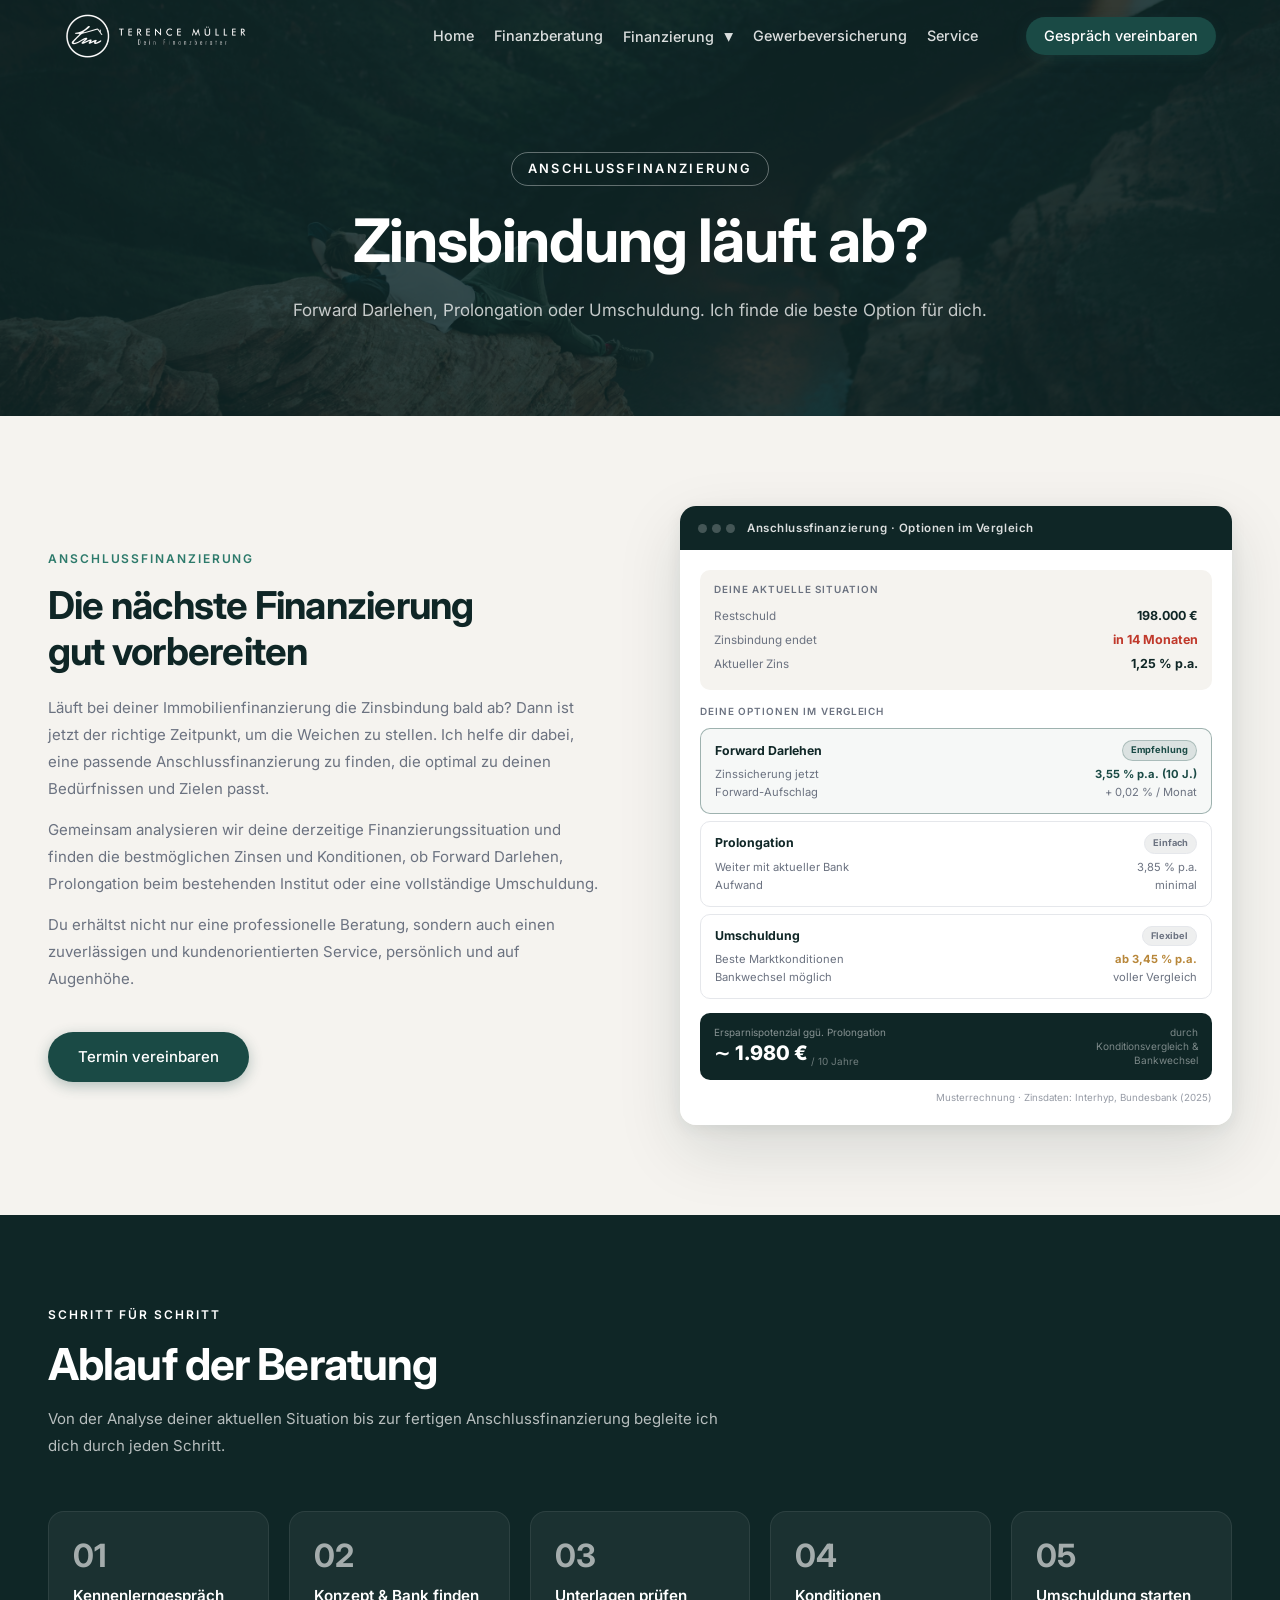
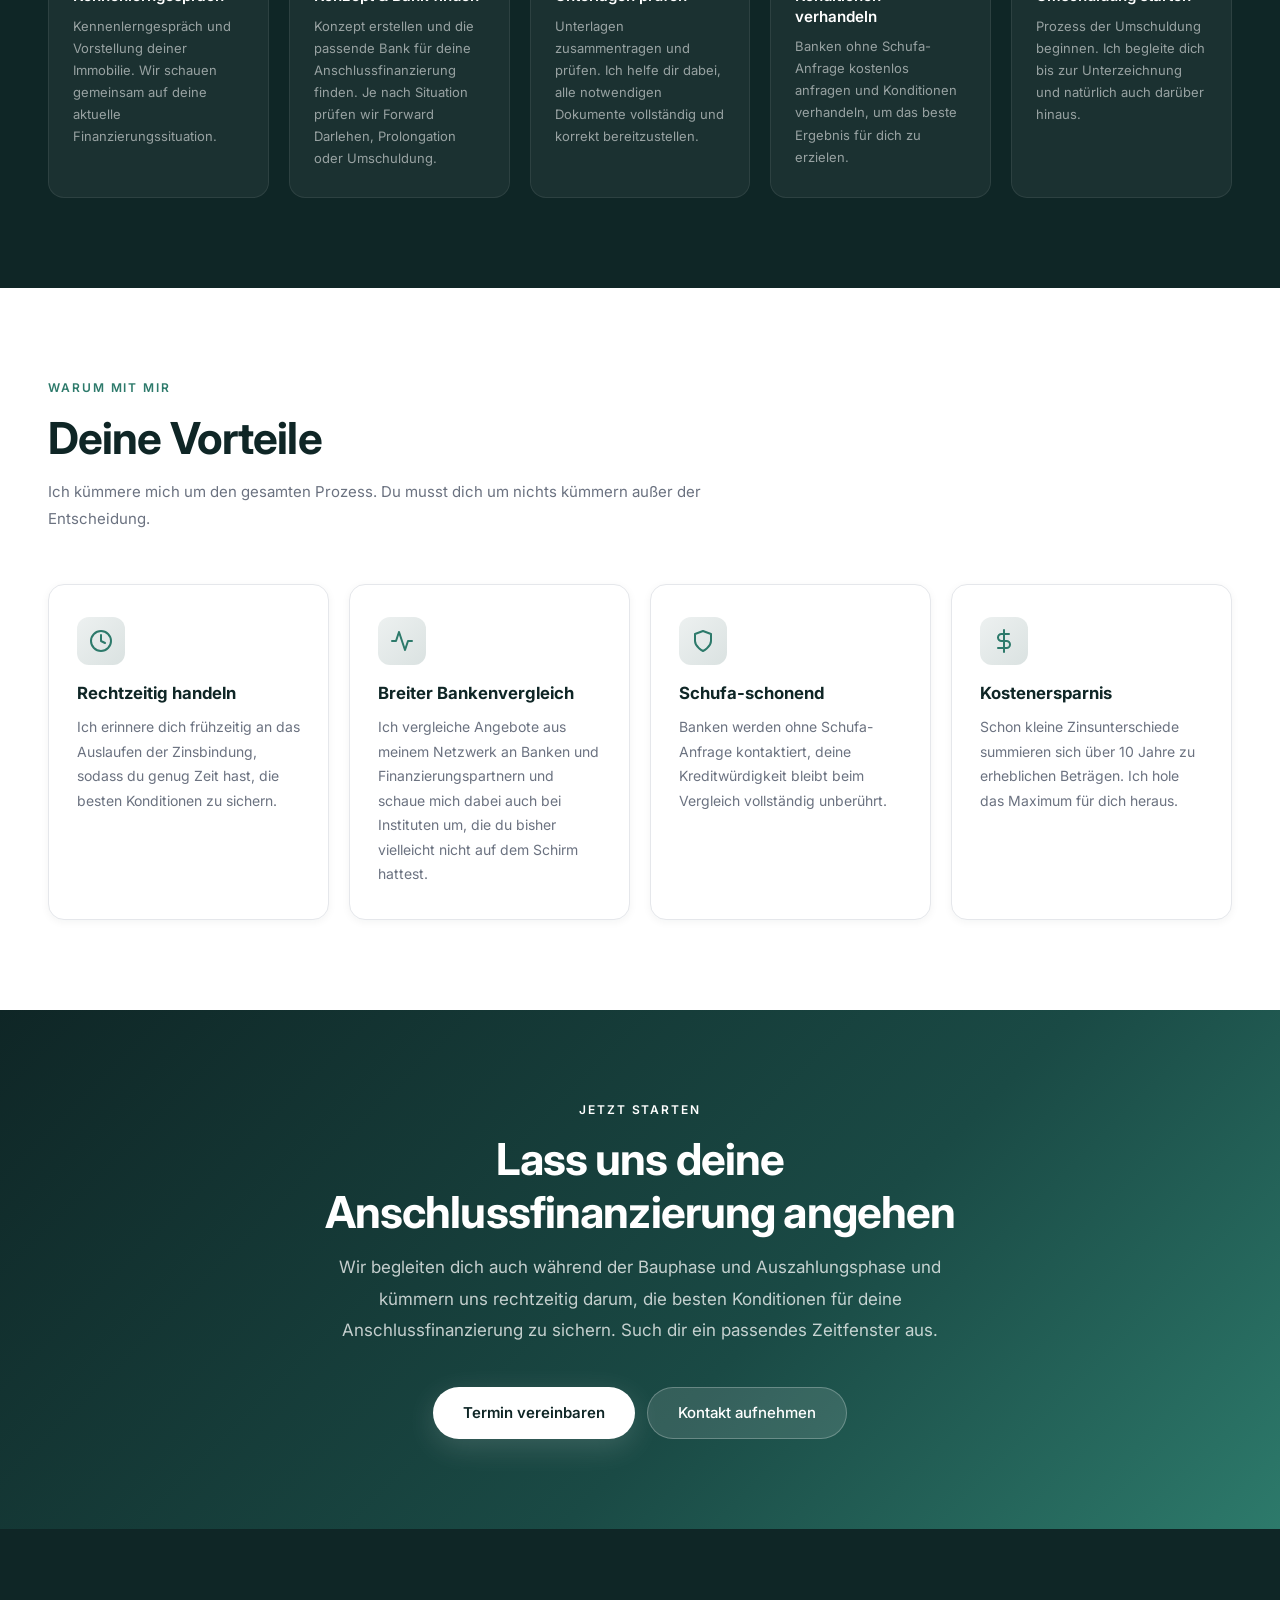
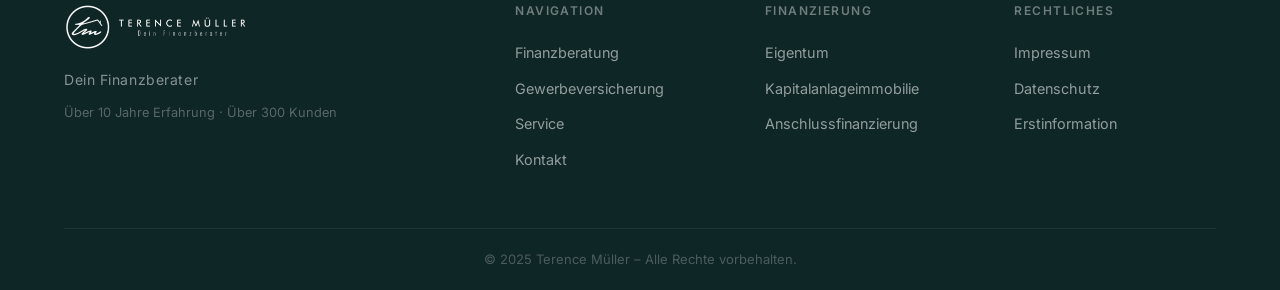
==== commit 3a5b150e: "Add files via upload" ====
--- a/anschlussfinanzierung.html
+++ b/anschlussfinanzierung.html
@@ -34,7 +34,7 @@
       letter-spacing: .18em; text-transform: uppercase;
       color: var(--c-gold); margin-bottom: 20px;
       padding: 6px 16px;
-      border: 1px solid rgba(201,164,106,.35);
+      border: 1px solid rgba(255,255,255,.35);
       border-radius: 50px;
     }
     .page-hero h1 {
@@ -109,9 +109,9 @@
       background: rgba(255,255,255,.05);
       border: 1px solid rgba(255,255,255,.08);
     }
-    .gw-section--dark .gw-card:hover { border-color: rgba(201,164,106,.3); }
+    .gw-section--dark .gw-card:hover { border-color: rgba(255,255,255,.3); }
     .gw-section--dark .gw-card::before { background: linear-gradient(90deg, var(--c-teal-mid), var(--c-gold)); }
-    .gw-section--dark .gw-card__icon  { background: rgba(201,164,106,.12); }
+    .gw-section--dark .gw-card__icon  { background: rgba(255,255,255,.12); }
     .gw-section--dark .gw-card__icon svg { color: var(--c-gold); }
     .gw-section--dark .gw-card h3 { color: #fff; }
     .gw-section--dark .gw-card p  { color: rgba(255,255,255,.6); }
@@ -289,7 +289,7 @@
       position: relative;
       transition: transform var(--transition), border-color var(--transition);
     }
-    .step-card:hover { transform: translateY(-4px); border-color: rgba(201,164,106,.3); }
+    .step-card:hover { transform: translateY(-4px); border-color: rgba(255,255,255,.3); }
     .step-num {
       font-size: 2rem; font-weight: 700;
       color: var(--c-gold); opacity: .6;
@@ -327,14 +327,13 @@
       .gw-header { margin-bottom: 32px; }
       .split-row { grid-template-columns: 1fr; gap: 36px; padding: 0 20px; }
       .split-row--reversed { direction: ltr; }
-      .steps-grid { grid-template-columns: 1fr 1fr; }
+      .steps-grid { grid-template-columns: 1fr; }
       .gw-actions { flex-direction: column; align-items: stretch; }
       .gw-actions .btn { justify-content: center; }
       .cta-inner { padding: 0 16px; }
     }
 
     @media (max-width: 480px) {
-      .steps-grid { grid-template-columns: 1fr 1fr; }
       .gw-grid--4,
       .gw-grid--3,
       .gw-grid--2 { grid-template-columns: 1fr; }
@@ -368,25 +367,30 @@
         <span></span><span></span><span></span>
       </button>
     </div>
-    <div class="nav__mobile" id="mobileMenu">
+  </nav>
+  <div class="nav__mobile" id="mobileMenu">
       <ul>
         <li><a href="index.html" class="mobile-link">Home</a></li>
         <li><a href="finanzberatung.html" class="mobile-link">Finanzberatung</a></li>
-        <li><a href="eigentum.html" class="mobile-link mobile-link--sub">Eigentum</a></li>
-        <li><a href="kapitalanlage.html" class="mobile-link mobile-link--sub">Kapitalanlageimmobilie</a></li>
-        <li><a href="anschlussfinanzierung.html" class="mobile-link mobile-link--sub">Anschlussfinanzierung</a></li>
+        <li class="nav__mobile-group">
+          <a href="#" class="mobile-link mobile-link--parent">Finanzierung</a>
+          <ul class="nav__mobile-sub">
+            <li><a href="eigentum.html" class="mobile-link mobile-link--sub">Eigentum</a></li>
+            <li><a href="kapitalanlage.html" class="mobile-link mobile-link--sub">Kapitalanlageimmobilie</a></li>
+            <li><a href="anschlussfinanzierung.html" class="mobile-link mobile-link--sub">Anschlussfinanzierung</a></li>
+          </ul>
+        </li>
         <li><a href="gewerbeversicherung.html" class="mobile-link">Gewerbeversicherung</a></li>
         <li><a href="service.html" class="mobile-link">Service</a></li>
         <li><a href="index.html#kontakt" class="btn btn--primary mobile-link">Gespräch vereinbaren</a></li>
       </ul>
-    </div>
-  </nav>
+  </div>
 
   <!-- PAGE HERO -->
   <section class="page-hero">
     <div class="page-hero__inner">
       <span class="page-hero__eyebrow">Anschlussfinanzierung</span>
-      <h1>Zinsbindung läuft ab?</h1>
+      <h1>Zinsbindung<br class="mobile-br"> läuft ab?</h1>
       <p>Forward Darlehen, Prolongation oder Umschuldung. Ich finde die beste Option für dich.</p>
     </div>
   </section>
--- a/style.css
+++ b/style.css
@@ -9,8 +9,8 @@
   --c-teal:      #1a4a45;
   --c-teal-mid:  #2d7a6b;
   --c-teal-light:#3d9b88;
-  --c-gold:      #c9a46a;
-  --c-gold-light:#deb97e;
+  --c-gold:      #ffffff;
+  --c-gold-light:rgba(255,255,255,.85);
   --c-bg:        #f5f3ef;
   --c-bg-card:   #ffffff;
   --c-text:      #2c2c2c;
@@ -27,7 +27,7 @@
   --shadow-sm:   0 1px 3px rgba(0,0,0,.08), 0 1px 2px rgba(0,0,0,.04);
   --shadow-md:   0 4px 16px rgba(0,0,0,.10), 0 2px 6px rgba(0,0,0,.06);
   --shadow-lg:   0 20px 50px rgba(0,0,0,.14), 0 8px 20px rgba(0,0,0,.08);
-  --shadow-gold: 0 8px 30px rgba(201,164,106,.35);
+  --shadow-gold: 0 8px 30px rgba(255,255,255,.15);
 
   --nav-h:       72px;
   --transition:  .3s cubic-bezier(.4,0,.2,1);
@@ -127,7 +127,7 @@
 .btn--gold:hover {
   background: var(--c-gold-light);
   transform: translateY(-2px);
-  box-shadow: 0 12px 40px rgba(201,164,106,.5);
+  box-shadow: 0 12px 40px rgba(255,255,255,.2);
 }
 
 .btn--ghost {
@@ -298,72 +298,109 @@
 }
 .nav.scrolled .nav__burger span { background: #fff; }
 
+/* Nav appearance when mobile menu is open */
+body.menu-open .nav {
+  background: var(--c-dark);
+  backdrop-filter: none;
+  -webkit-backdrop-filter: none;
+}
+body.menu-open .nav__burger span { background: #fff; }
+
 /* ── Mobile menu backdrop ── */
-body::after {
-  content: '';
+/* backdrop removed — fullscreen menu covers all content */
+
+.nav__mobile {
+  display: none;
   position: fixed;
   inset: 0;
-  background: rgba(0,0,0,.45);
-  backdrop-filter: blur(6px);
-  -webkit-backdrop-filter: blur(6px);
-  z-index: 89;
-  opacity: 0;
-  pointer-events: none;
-  transition: opacity .3s ease;
-}
-body.menu-open::after {
-  opacity: 1;
-  pointer-events: auto;
-}
-
-.nav__mobile {
+  z-index: 999;
+  background: var(--c-dark);
+  flex-direction: column;
+  overflow-y: auto;
+  padding-top: var(--nav-h);
+}
+.nav__mobile.open { display: flex; }
+
+/* Menu list — only direct child ul */
+.nav__mobile > ul {
+  display: flex;
+  flex-direction: column;
+  gap: 0;
+  padding: 8px 0;
+  flex: 1;
+}
+.nav__mobile > ul > li { border-bottom: 1px solid rgba(255,255,255,.07); }
+.nav__mobile > ul > li:first-child { border-top: none; }
+.nav__mobile > ul > li:last-child { border-bottom: none; }
+.nav__mobile > ul > li:nth-last-child(2) { border-bottom: none; }
+.nav__mobile a {
+  display: flex;
+  align-items: center;
+  justify-content: space-between;
+  padding: 18px 24px;
+  font-size: 1.0625rem;
+  font-weight: 500;
+  color: rgba(255,255,255,.82);
+  border: none;
+  transition: color .2s, background .2s;
+  letter-spacing: .01em;
+  line-height: 1.3;
+}
+.nav__mobile a:hover,
+.nav__mobile a:active { color: #fff; background: rgba(255,255,255,.04); }
+
+/* Chevron for parent items */
+.nav__mobile a.mobile-link--parent::after {
+  content: '';
+  display: inline-block;
+  width: 7px;
+  height: 7px;
+  border-right: 1.5px solid rgba(255,255,255,.35);
+  border-top: 1.5px solid rgba(255,255,255,.35);
+  transform: rotate(45deg);
+  flex-shrink: 0;
+  margin-left: 8px;
+}
+
+/* Sub-list (accordion) */
+.nav__mobile-sub {
   display: none;
-  position: absolute;
-  top: var(--nav-h);
-  left: 0; right: 0;
-  background: var(--c-dark);
-  padding: 8px 20px 28px;
-  box-shadow: 0 20px 60px rgba(0,0,0,.35);
   flex-direction: column;
-  border-top: 1px solid rgba(255,255,255,.06);
-}
-.nav__mobile.open { display: flex; }
-.nav__mobile ul { display: flex; flex-direction: column; gap: 0; }
-.nav__mobile a {
-  display: block;
-  padding: 13px 0;
-  font-size: 1rem;
-  font-weight: 500;
-  color: rgba(255,255,255,.85);
-  border-bottom: 1px solid rgba(255,255,255,.06);
-  transition: color var(--transition);
-  letter-spacing: .01em;
-}
-.nav__mobile a:hover { color: #fff; }
+  background: rgba(0,0,0,.18);
+}
+.nav__mobile-group.open .nav__mobile-sub { display: flex; }
+.nav__mobile-group.open .mobile-link--parent::after {
+  transform: rotate(135deg);
+  border-color: var(--c-gold);
+}
+.nav__mobile-sub li { border-bottom: 1px solid rgba(255,255,255,.05); }
+.nav__mobile-sub li:last-child { border-bottom: none; }
+
 /* Sub-items */
 .nav__mobile a.mobile-link--sub {
-  padding-left: 14px;
-  font-size: .875rem;
+  font-size: .9375rem;
   font-weight: 400;
   color: rgba(255,255,255,.45);
-  border-bottom-color: rgba(255,255,255,.04);
-  border-left: 2px solid var(--c-gold);
-  margin-left: 4px;
+  padding: 14px 24px 14px 40px;
 }
 .nav__mobile a.mobile-link--sub::before { content: none; }
-.nav__mobile a.mobile-link--sub:hover { color: var(--c-gold); }
+.nav__mobile a.mobile-link--sub:hover { color: var(--c-gold); background: rgba(255,255,255,.04); }
+
+/* CTA button */
 .nav__mobile .btn {
-  margin-top: 20px;
-  display: flex;
+  display: flex;
+  align-items: center;
+  justify-content: center;
   border: none;
-  border-bottom: none;
-  justify-content: center;
   background: var(--c-gold);
-  color: #fff !important;
+  color: var(--c-dark) !important;
   border-radius: 50px;
-  padding: 14px 24px;
+  padding: 16px 32px;
+  font-size: 1rem;
   font-weight: 600;
-  letter-spacing: .02em;
+  letter-spacing: .03em;
+  margin: 24px 20px 32px;
+  flex-shrink: 0;
 }
 
 /* ═══════════════════════════
@@ -418,7 +455,7 @@
   color: var(--c-gold);
   margin-bottom: 20px;
   padding: 6px 16px;
-  border: 1px solid rgba(201,164,106,.35);
+  border: 1px solid rgba(255,255,255,.35);
   border-radius: 50px;
 }
 
@@ -751,7 +788,7 @@
   content: '';
   position: absolute;
   inset: 0;
-  background-image: radial-gradient(circle at 20% 80%, rgba(201,164,106,.12) 0%, transparent 50%),
+  background-image: radial-gradient(circle at 20% 80%, rgba(255,255,255,.06) 0%, transparent 50%),
                     radial-gradient(circle at 80% 20%, rgba(61,155,136,.15) 0%, transparent 50%);
 }
 
@@ -1045,9 +1082,19 @@
 ═══════════════════════════ */
 
 /* Prevent horizontal overflow on all pages */
-html, body {
+html {
   overflow-x: hidden;
+}
+body {
   max-width: 100%;
+}
+
+/* ── Utility ── */
+.mobile-br { display: none; }
+.mobile-hyphen { display: none; }
+@media (max-width: 767px) {
+  .mobile-br { display: block; }
+  .mobile-hyphen { display: inline; }
 }
 
 /* ── Tablet (768px – 1023px) ── */
@@ -1088,13 +1135,15 @@
   .stats { display: none; }
 
   /* Services */
-  .services__grid { grid-template-columns: 1fr; }
+  .services__grid {
+    grid-template-columns: 1fr;
+  }
   .service-card--wide { grid-column: span 1; }
-  .service-card { padding: 28px 24px; }
 
   /* About */
+  .about { padding: 20px 0 100px; }
   .about__grid { grid-template-columns: 1fr; gap: 64px; }
-  .about__badge { right: auto; left: 50%; transform: translateX(-50%); bottom: -14px; }
+  .about__badge { right: auto; left: 50%; transform: translateX(-50%); bottom: -28px; }
   .about__image-frame { aspect-ratio: 1/1; }
 
   /* Contact */
